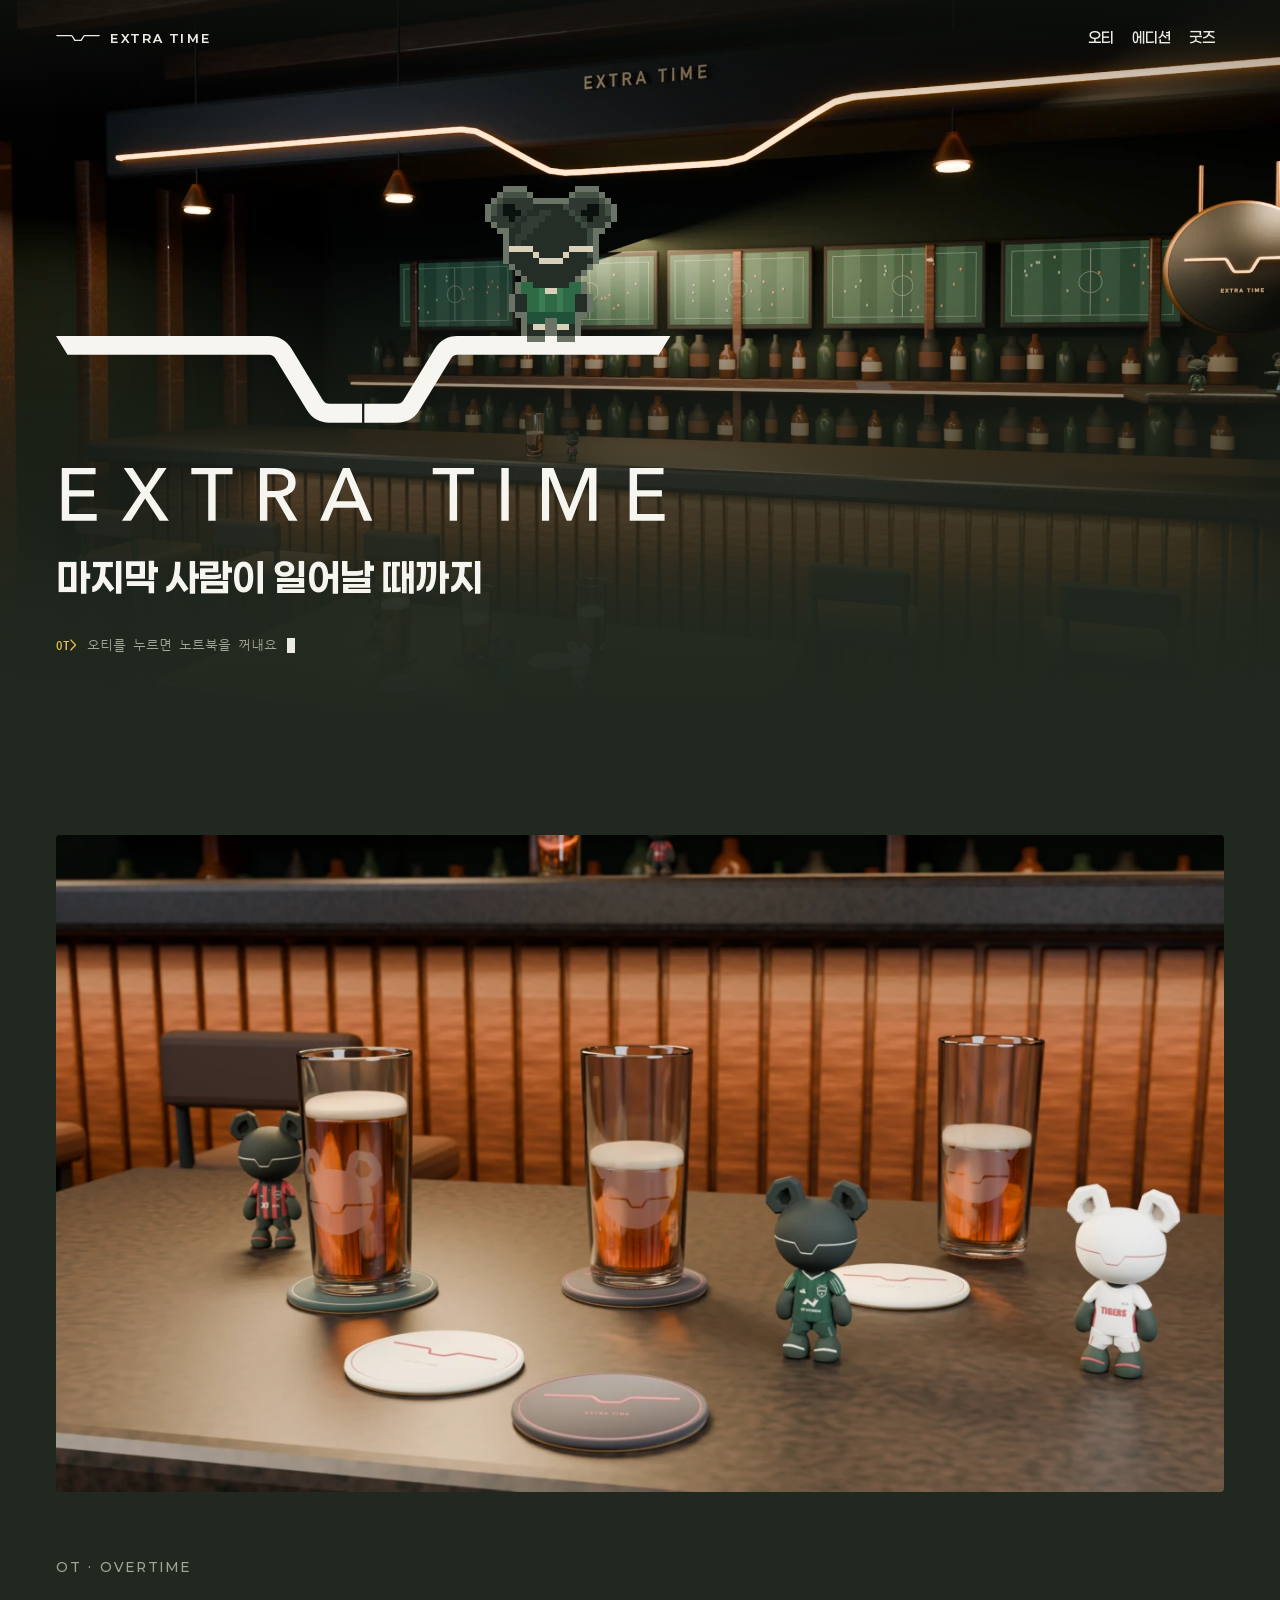
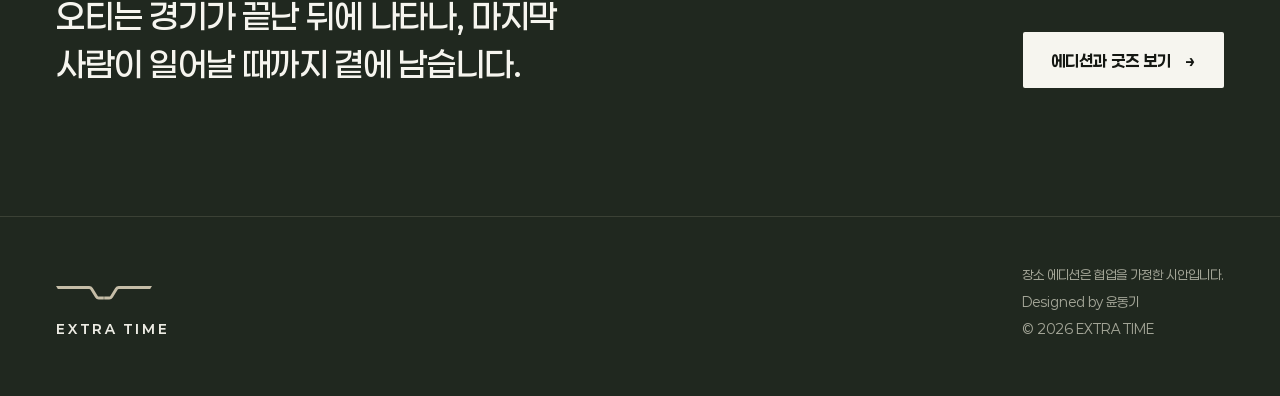
==== index.html @ c25d4c4d "EXTRA TIME 정적 사이트 첫 배포 홈, 오티, 에디션, 굿즈 네 페이지.  Co-Authored-By: Claude Opus 5.5 <noreply@anthropic.com" ====
<!doctype html>
<html lang="ko">
<head>
<meta charset="utf-8">
<meta name="viewport" content="width=device-width, initial-scale=1, viewport-fit=cover">
<title>EXTRA TIME · 오티 OT</title>
<meta name="description" content="경기와 공연이 끝난 뒤의 시간. 마지막 사람이 일어날 때까지 곁에 남는 캐릭터, 오티.">
<meta name="theme-color" content="#20281f">
<meta property="og:title" content="EXTRA TIME · 오티 OT">
<meta property="og:description" content="경기와 공연이 끝난 뒤의 시간. 마지막 사람이 일어날 때까지 곁에 남는 캐릭터, 오티.">
<meta property="og:image" content="assets/img/pub_bar-1280.webp">
<link rel="icon" href="assets/svg/et_symbol_small.svg" type="image/svg+xml">
<link rel="preload" href="assets/fonts/paperlogy-700.woff2" as="font" type="font/woff2" crossorigin>
<link rel="preload" as="image" href="assets/img/pub_bar-1920.webp" imagesrcset="assets/img/pub_bar-800.webp 800w, assets/img/pub_bar-1280.webp 1280w, assets/img/pub_bar-1920.webp 1920w" imagesizes="100vw" fetchpriority="high">
<link rel="preconnect" href="https://fonts.googleapis.com">
<link rel="preconnect" href="https://fonts.gstatic.com" crossorigin>
<link rel="stylesheet" href="https://fonts.googleapis.com/css2?family=Nanum+Gothic+Coding&amp;display=swap">
<link rel="stylesheet" href="css/style.css">
</head>
<body>
<a class="skip" href="#main">본문으로 건너뛰기</a>

<header class="bar">
  <div class="wrap bar__in">
    <a class="bar__mark" href="index.html" aria-label="EXTRA TIME 홈" aria-current="page">
      <svg viewBox="0 0 326.12 46" aria-hidden="true"><path fill="currentColor" d="M0 0L113.01 0A14 14 0 0 1 124.96 6.7L141.69 34.09A4 4 0 0 0 145.11 36L162.46 36L162.46 46L145.11 46A14 14 0 0 1 133.16 39.3L116.43 11.91A4 4 0 0 0 113.01 10L6.12 10ZM163.66 36L181.01 36A4 4 0 0 0 184.43 34.09L201.16 6.7A14 14 0 0 1 213.11 0L326.12 0L320 10L213.11 10A4 4 0 0 0 209.69 11.91L192.96 39.3A14 14 0 0 1 181.01 46L163.66 46Z"/></svg>
      <span>EXTRA TIME</span>
    </a>
    <nav aria-label="페이지">
      <div class="bar__nav">
        <a href="ot.html">오티</a>
        <a href="editions.html">에디션</a>
        <a href="goods.html">굿즈</a>
      </div>
    </nav>
  </div>
</header>

<main id="main">

  <section class="hero" aria-labelledby="hero-line">
    <img class="hero__photo" src="assets/img/pub_bar-1280.webp" srcset="assets/img/pub_bar-800.webp 800w, assets/img/pub_bar-1280.webp 1280w, assets/img/pub_bar-1920.webp 1920w" sizes="100vw" width="2400" height="1350" fetchpriority="high" alt="불이 낮게 켜진 EXTRA TIME 펍의 바. 천장에는 시그니처 라인 모양의 조명이 지나가고, 테이블에는 마시다 만 맥주잔이 남아 있다.">
    <div class="hero__shade" aria-hidden="true"></div>
    <div class="wrap hero__in">
      <div class="hero__brand enter">
        <button class="ot" id="ot" type="button" aria-pressed="false" aria-controls="log"
                aria-label="픽셀 오티. 누르면 노트북을 꺼내 오늘의 기록을 남깁니다.">
          <canvas width="32" height="34" aria-hidden="true"></canvas>
        </button>
        <svg class="hero__word" viewBox="0 0 326.12 98" role="img" aria-label="EXTRA TIME">
          <path fill="currentColor" d="M0 0L113.01 0A14 14 0 0 1 124.96 6.7L141.69 34.09A4 4 0 0 0 145.11 36L162.46 36L162.46 46L145.11 46A14 14 0 0 1 133.16 39.3L116.43 11.91A4 4 0 0 0 113.01 10L6.12 10ZM163.66 36L181.01 36A4 4 0 0 0 184.43 34.09L201.16 6.7A14 14 0 0 1 213.11 0L326.12 0L320 10L213.11 10A4 4 0 0 0 209.69 11.91L192.96 39.3A14 14 0 0 1 181.01 46L163.66 46Z"/>
          <path fill="currentColor" d="M6.97 94.52H21.6V98H3.06V70H21.01V73.44H6.97V81.82H20.18V85.19H6.97ZM47.47 80.44 54.11 70H58.7L49.76 83.25L59.93 98H54.98L47.31 86.21L39.8 98H34.97L44.98 83.17L35.96 70H40.75ZM84.73 98H80.81V73.44H71.83V70H93.7V73.44H84.73ZM112.17 98H108.26V70H117.24Q119.25 70 121.07 70.42Q122.89 70.83 124.26 71.74Q125.62 72.65 126.41 74.13Q127.2 75.62 127.2 77.75Q127.2 80.84 125.3 82.73Q123.41 84.63 120.4 85.15L128.23 98H123.48L116.37 85.54H112.17ZM112.17 82.26H116.68Q118.07 82.26 119.25 82.02Q120.44 81.79 121.33 81.25Q122.22 80.72 122.73 79.87Q123.25 79.02 123.25 77.75Q123.25 76.49 122.73 75.64Q122.22 74.79 121.37 74.27Q120.52 73.76 119.37 73.54Q118.23 73.32 116.96 73.32H112.17ZM144.53 98H140.18L152.32 70H155.88L167.9 98H163.47L160.62 91.12H147.33ZM148.72 87.68H159.2L153.98 74.55ZM212.87 98H208.95V73.44H199.98V70H221.85V73.44H212.87ZM240.32 98H236.4V70H240.32ZM272.43 91.51H272.51L280.78 70H286.87V98H282.95V74.59H282.87L273.58 98H271.09L261.83 74.59H261.75V98H257.96V70H264.05ZM308.42 94.52H323.06V98H304.51V70H322.46V73.44H308.42V81.82H321.63V85.19H308.42Z"/>
        </svg>
      </div>
      <h1 id="hero-line" class="hero__line enter">마지막 사람이 일어날 때까지</h1>
      <p class="log enter-2" id="log" aria-live="polite">
        <span class="log__pr" aria-hidden="true">OT&gt;</span><span class="log__text" id="logText">오티를 누르면 노트북을 꺼내요</span><span class="log__cursor" aria-hidden="true"></span>
      </p>
    </div>
  </section>

  <section class="table" aria-labelledby="table-line">
    <div class="wrap">
      <figure class="photo table__photo">
        <img src="assets/img/pub_last_table-1280.webp" srcset="assets/img/pub_last_table-800.webp 800w, assets/img/pub_last_table-1280.webp 1280w, assets/img/pub_last_table-1920.webp 1920w" sizes="(min-width: 1520px) 1392px, calc(100vw - 32px)" width="2340" height="1316" loading="lazy" decoding="async" alt="펍의 마지막 테이블. 반쯤 남은 맥주잔 세 개와 코스터 사이에 전북, 서울, 광주 유니폼을 입은 오티 세 명이 서 있다.">
      </figure>
      <div class="table__foot">
        <div class="table__copy">
          <p class="eyebrow">OT · OVERTIME</p>
          <h2 id="table-line" class="table__line">오티는 경기가 끝난 뒤에 나타나, 마지막 사람이 일어날 때까지 곁에 남습니다.</h2>
        </div>
        <a class="btn" href="editions.html">에디션과 굿즈 보기<span class="arr" aria-hidden="true">→</span></a>
      </div>
    </div>
  </section>

</main>

<footer class="foot">
  <div class="wrap foot__in">
    <div class="foot__brand">
      <svg viewBox="0 0 326.12 46" aria-hidden="true"><path fill="currentColor" d="M0 0L113.01 0A14 14 0 0 1 124.96 6.7L141.69 34.09A4 4 0 0 0 145.11 36L162.46 36L162.46 46L145.11 46A14 14 0 0 1 133.16 39.3L116.43 11.91A4 4 0 0 0 113.01 10L6.12 10ZM163.66 36L181.01 36A4 4 0 0 0 184.43 34.09L201.16 6.7A14 14 0 0 1 213.11 0L326.12 0L320 10L213.11 10A4 4 0 0 0 209.69 11.91L192.96 39.3A14 14 0 0 1 181.01 46L163.66 46Z"/></svg>
      <p>EXTRA TIME</p>
    </div>
    <div class="foot__meta">
      <p>장소 에디션은 협업을 가정한 시안입니다.</p>
      <p>Designed by 윤동기</p>
      <p>© 2026 EXTRA TIME</p>
    </div>
  </div>
</footer>
<script src="js/pixel-ot.js" defer></script>
</body>
</html>
---- css/style.css ----
/* EXTRA TIME · 오티 — 네 페이지 정적 사이트(홈, 오티, 에디션, 굿즈)
   디자인 캔버스(EXTRA TIME 브랜드 사이트) 시안을 그대로 옮겼다.
   색은 V3.1 원본과 발표 자료(웹사이트_제작_프롬프트.md 5절)를 따른다. */

@font-face{font-family:"Paperlogy";src:url("../assets/fonts/paperlogy-400.woff2") format("woff2");font-weight:400;font-display:swap}
@font-face{font-family:"Paperlogy";src:url("../assets/fonts/paperlogy-500.woff2") format("woff2");font-weight:500;font-display:swap}
@font-face{font-family:"Paperlogy";src:url("../assets/fonts/paperlogy-700.woff2") format("woff2");font-weight:700;font-display:swap}

:root{
  --pub:#20281f;
  --pub-deep:#161c15;
  --paper:#f6f5ef;
  --ink:#141712;
  --charcoal:#232c25;
  --ivory:#c5bda7;
  --signal:#e5be46;
  --muted:#6a6c62;

  /* 어두운 바탕 위 글자: paper를 그대로 쓰면 눈이 부셔서 아주 조금 낮춘다 */
  --on-pub:#ecebe3;
  --on-pub-muted:#a3a597;

  --sans:"Paperlogy", "Apple SD Gothic Neo", "Pretendard", system-ui, sans-serif;
  --mono:"Nanum Gothic Coding", ui-monospace, "SFMono-Regular", monospace;

  --gutter:clamp(16px, 4.4vw, 64px);
  --ease-out:cubic-bezier(.16,1,.3,1);
}

*,*::before,*::after{box-sizing:border-box}
html{-webkit-text-size-adjust:100%;text-size-adjust:100%}
body{margin:0;background:var(--pub);color:var(--on-pub);font-family:var(--sans);font-weight:400;
  font-size:17px;line-height:1.7;word-break:keep-all;overflow-wrap:break-word;
  -webkit-font-smoothing:antialiased;-moz-osx-font-smoothing:grayscale;overflow-x:clip}
img,svg,canvas{display:block;max-width:100%}
img{height:auto}
figure,p,h1,h2,h3,ol,ul{margin:0}
ol,ul{padding:0;list-style:none}
a{color:inherit}
button{font:inherit;color:inherit}
.nobr{white-space:nowrap}

.wrap{width:100%;max-width:1520px;margin-inline:auto;
  padding-inline:max(var(--gutter), env(safe-area-inset-left)) max(var(--gutter), env(safe-area-inset-right))}

.skip{position:fixed;left:var(--gutter);top:12px;z-index:100;padding:10px 16px;border-radius:4px;
  background:var(--paper);color:var(--ink);font-weight:500;text-decoration:none;transform:translateY(-200%)}
.skip:focus-visible{transform:none}
:focus-visible{outline:2px solid var(--signal);outline-offset:4px;border-radius:2px}

/* ---------- 머리 막대 ---------- */
.bar{position:absolute;inset:0 0 auto;z-index:10;padding-top:env(safe-area-inset-top)}
.bar__in{min-height:76px;display:flex;flex-wrap:nowrap;align-items:center;justify-content:space-between;gap:12px}
.bar__mark{flex:none;display:flex;align-items:center;gap:10px;min-height:44px;text-decoration:none;color:var(--on-pub)}
.bar__mark svg{width:44px;height:auto}
.bar__mark span{font-size:12px;font-weight:700;letter-spacing:.2em;white-space:nowrap}
.bar__nav{flex:none;display:flex}
.bar__nav a{position:relative;display:inline-flex;align-items:center;min-height:44px;padding:0 9px;
  font-size:15px;font-weight:500;white-space:nowrap;text-decoration:none;color:var(--on-pub)}
.bar__nav a:hover{color:var(--paper)}
.bar__nav a::after{content:"";position:absolute;left:9px;right:9px;bottom:9px;height:1px;background:currentColor;
  transform:scaleX(0);transform-origin:left;transition:transform .35s var(--ease-out)}
.bar__nav a:hover::after,.bar__nav a[aria-current="page"]::after{transform:scaleX(1)}
.bar__nav a[aria-current="page"]::after{background:var(--signal)}

/* ---------- 공통 조각 ---------- */
.sec{padding-block:clamp(72px, 8vw, 128px)}
.sec--dark{background:var(--pub);color:var(--on-pub)}
.sec--deep{background:var(--pub-deep);color:var(--on-pub)}
.sec--paper{background:var(--paper);color:var(--ink)}

.eyebrow{margin-bottom:16px;font-size:13px;font-weight:500;letter-spacing:.22em;color:var(--on-pub-muted)}
.sec--paper .eyebrow{color:var(--muted)}

.display{font-size:clamp(56px, 7.4vw, 120px);font-weight:700;line-height:1;letter-spacing:-.03em;color:var(--paper)}
.h2{font-size:clamp(32px, 3.6vw, 52px);font-weight:700;line-height:1.2;letter-spacing:-.02em}
.sec--dark .h2,.sec--deep .h2{color:var(--paper)}
.lead{font-size:clamp(17px, 1.4vw, 21px);line-height:1.7;color:var(--on-pub-muted);text-wrap:pretty}
.body-muted{font-size:17px;line-height:1.75;color:var(--muted);text-wrap:pretty}
.sec--dark .body-muted,.sec--deep .body-muted{color:var(--on-pub-muted)}

/* 제목과 문장이 양 끝에 놓이는 머리 줄 */
.split{display:flex;flex-wrap:wrap;align-items:flex-end;justify-content:space-between;gap:16px 64px}

.btn{flex:none;display:inline-flex;align-items:center;justify-content:center;gap:14px;min-height:56px;padding:0 28px;
  border-radius:2px;background:var(--paper);color:var(--ink);font-size:16px;font-weight:700;text-decoration:none;
  transition:background-color .2s ease,color .2s ease,transform .12s ease}
.btn:hover{background:var(--signal);color:var(--ink)}
.btn:active{transform:translateY(1px)}
.btn .arr{display:inline-block;transition:transform .25s var(--ease-out)}
.btn:hover .arr{transform:translateX(4px)}

.photo{overflow:hidden;border-radius:4px;background:#171d16}
.photo img{width:100%;height:100%;object-fit:cover;transition:transform 1.2s var(--ease-out)}
.photo:hover img{transform:scale(1.02)}

.chip{min-height:44px;padding:0 18px;border-radius:999px;border:1px solid rgba(20,23,18,.28);background:transparent;
  font-size:14px;font-weight:700;letter-spacing:.06em;cursor:pointer;
  transition:background-color .2s ease,color .2s ease,border-color .2s ease}
.chip:hover{border-color:currentColor}

/* 페이지 끝, 다음 페이지로 넘기는 줄 */
.next{padding-block:clamp(72px, 9vw, 128px)}
.next__in{display:flex;flex-wrap:wrap;align-items:flex-end;justify-content:space-between;gap:32px 48px}
.next__line{flex:1 1 520px;font-size:clamp(26px, 2.8vw, 40px);font-weight:500;line-height:1.45;color:var(--paper);text-wrap:pretty}

/* 첫 화면 등장: 한 번만 */
.enter{animation:enter 1.1s var(--ease-out) .15s both}
.enter-2{animation:enter 1.1s var(--ease-out) .5s both}
@keyframes enter{from{opacity:0;transform:translateY(14px)}to{opacity:1;transform:none}}

/* 페이지 머리(에디션, 굿즈) */
.page-head{padding:168px 0 clamp(64px, 7vw, 104px)}
.page-head__in{display:flex;flex-wrap:wrap;align-items:flex-end;justify-content:space-between;gap:24px 64px}
.page-head .eyebrow{margin-bottom:20px}
.page-head .lead{flex:0 1 460px}

/* ---------- 홈 ---------- */
.hero{position:relative;isolation:isolate;overflow:hidden;width:100%;aspect-ratio:16 / 9;min-height:680px;max-height:1080px;
  display:flex;align-items:flex-end;background:var(--pub)}
.hero__photo{position:absolute;inset:0;width:100%;height:100%;object-fit:cover;object-position:46% 38%;z-index:-2}
.hero__shade{position:absolute;inset:0;z-index:-1;pointer-events:none;
  background:
    linear-gradient(180deg, rgba(20,24,19,.6) 0%, rgba(20,24,19,0) 16%),
    linear-gradient(180deg, rgba(32,40,31,0) 34%, rgba(32,40,31,.6) 60%, rgba(32,40,31,.94) 84%, var(--pub) 100%)}
.hero__in{display:flex;flex-direction:column;gap:clamp(20px, 2.6vw, 32px);
  padding-top:140px;padding-bottom:clamp(32px, 5vw, 64px)}
.hero__brand{position:relative;width:clamp(280px, 48vw, 720px)}
.hero__word{width:100%;height:auto;color:var(--paper);overflow:visible}
.hero__line{font-size:clamp(24px, 3vw, 44px);font-weight:700;line-height:1.3;letter-spacing:-.01em;color:var(--paper)}

/* 픽셀 오티: 시그니처 라인의 오른쪽 평평한 구간(로고 폭의 80.5%)에 걸터앉는다.
   캔버스 32×34칸. 크기는 정수 배율로 JS가 정한다. */
.ot{position:absolute;z-index:2;left:80.5%;bottom:100%;
  width:var(--ot-w, 192px);height:var(--ot-h, 204px);
  translate:-50% calc(var(--ot-h, 204px) * 2 / 34);
  padding:0;border:0;background:none;cursor:pointer;border-radius:8px;-webkit-tap-highlight-color:transparent;
  transition:filter .2s ease}
.ot canvas{width:100%;height:100%;image-rendering:pixelated;image-rendering:crisp-edges}
.ot:hover{filter:brightness(1.15)}

.log{display:flex;align-items:baseline;gap:10px;min-height:1.6em;
  font-family:var(--mono);font-size:clamp(13px, 1.05vw, 15px);line-height:1.6;overflow-wrap:anywhere}
.log__pr{flex:none;color:var(--signal);font-weight:700}
.log__text{color:var(--on-pub-muted);transition:color .3s ease}
.log.is-live .log__text{color:var(--on-pub)}
.log__cursor{flex:none;align-self:center;width:.55em;height:1.1em;background:var(--on-pub);animation:blink 1s steps(1) infinite}
@keyframes blink{50%{opacity:0}}

.table{padding:clamp(72px, 9vw, 140px) 0 clamp(80px, 10vw, 150px)}
.table__photo{aspect-ratio:2340 / 1316}
.table__photo img{object-position:50% 60%}
.table__foot{margin-top:clamp(40px, 5vw, 72px);display:flex;flex-wrap:wrap;align-items:flex-end;justify-content:space-between;gap:32px 48px}
.table__copy{flex:1 1 520px;max-width:820px}
.table__copy .eyebrow{margin-bottom:14px}
.table__line{font-size:clamp(24px, 2.6vw, 38px);font-weight:500;line-height:1.45;letter-spacing:-.01em;color:var(--paper);text-wrap:balance}

/* ---------- 오티 ---------- */
.ot-head{padding:140px 0 clamp(72px, 9vw, 128px)}
.ot-head__in{display:flex;flex-wrap:wrap;align-items:flex-end;gap:clamp(40px, 5vw, 80px)}
.ot-head__copy{flex:1 1 420px;min-width:0;padding-bottom:clamp(0px, 3vw, 48px)}
.ot-head__copy .eyebrow{margin-bottom:20px}
.ot-head__name{font-size:clamp(64px, 9vw, 148px);font-weight:700;line-height:1;letter-spacing:-.03em;color:var(--paper)}
.ot-head__name span{color:var(--ivory)}
.ot-head__en{margin-top:clamp(24px, 3vw, 40px);font-size:clamp(17px, 1.4vw, 21px);font-weight:500;letter-spacing:.04em}
.ot-head__ko{margin-top:8px;font-size:clamp(17px, 1.4vw, 21px);color:var(--on-pub-muted)}
.ot-head__photo{flex:1 1 400px;max-width:500px;aspect-ratio:1392 / 1740}

.turn__in{display:flex;flex-wrap:wrap;align-items:center;gap:clamp(40px, 5vw, 96px)}
.turn__viewer{flex:1 1 520px;min-width:0;display:flex;flex-direction:column;align-items:center;gap:20px}
.turn__stage{position:relative;width:100%;max-width:520px;aspect-ratio:1072 / 1228;cursor:grab;touch-action:pan-y;
  user-select:none;-webkit-user-select:none;border-radius:4px;
  /* 렌더의 바닥 그림자가 사진 가장자리에서 칼같이 끊기지 않게 양옆을 흐린다 */
  -webkit-mask-image:linear-gradient(90deg, transparent 0, #000 14%, #000 86%, transparent 100%);
  mask-image:linear-gradient(90deg, transparent 0, #000 14%, #000 86%, transparent 100%)}
.turn__stage.is-drag{cursor:grabbing}
.turn__stage img{position:absolute;inset:0;width:100%;height:100%;object-fit:contain;pointer-events:none;opacity:0}
.turn__stage img.is-on{opacity:1}
.turn__range{width:100%;max-width:420px;display:flex;align-items:center;gap:16px;font-size:13px;color:var(--muted)}
.turn__range label{flex:none;font-weight:500;letter-spacing:.12em}
.turn__range input{flex:1;min-width:0;height:44px;accent-color:var(--charcoal);cursor:pointer}
.turn__range output{flex:none;width:44px;text-align:right;font-variant-numeric:tabular-nums}
.turn__copy{flex:1 1 400px;min-width:0;max-width:560px}
.turn__hint{margin-top:16px;font-size:16px;color:var(--muted)}
.traits{margin-top:clamp(32px, 4vw, 48px);border-top:1px solid rgba(20,23,18,.14)}
.traits li{border-bottom:1px solid rgba(20,23,18,.14)}
.trait{width:100%;display:flex;gap:20px;align-items:baseline;padding:20px 0;min-height:44px;border:0;
  border-left:2px solid transparent;background:none;text-align:left;cursor:pointer;color:var(--ink);
  transition:border-color .2s ease,padding .25s var(--ease-out)}
.trait:hover{border-left-color:currentColor;padding-left:14px}
.trait[aria-pressed="true"]{border-left-color:var(--charcoal);padding-left:14px}
.trait__num{flex:none;width:28px;font-size:13px;font-weight:700;font-variant-numeric:tabular-nums;color:var(--muted)}
.trait[aria-pressed="true"] .trait__num{color:var(--charcoal)}
.trait__txt{display:flex;flex-direction:column;gap:4px}
.trait__title{font-size:clamp(18px, 1.5vw, 21px);font-weight:700;line-height:1.4}
.trait__body{font-size:16px;line-height:1.6;color:var(--muted)}

/* ---------- 에디션 ---------- */
.basic__in{display:flex;flex-wrap:wrap;align-items:center;gap:clamp(32px, 5vw, 96px)}
.basic__copy{flex:1 1 360px;min-width:0;max-width:520px}
.basic__copy .body-muted{margin-top:20px;line-height:1.7}
.tabs{margin-top:clamp(32px, 4vw, 48px);display:flex;flex-wrap:wrap;gap:8px}
.tabs .chip{min-height:48px;padding:0 24px;font-size:15px;letter-spacing:.08em;color:var(--ink)}
.tabs .chip[aria-selected="true"]{background:var(--charcoal);border-color:var(--charcoal);color:var(--paper)}
.basic__note{margin-top:24px;font-size:15px;color:var(--muted)}
.basic__fig{flex:1 1 520px;min-width:0;display:flex;justify-content:center}
.basic__fig img{width:100%;max-width:640px;aspect-ratio:1072 / 1228;object-fit:contain;
  /* 스튜디오 바탕이 paper와 미세하게 달라서 사진 경계가 보인다. 아래와 양옆을 흐린다 */
  -webkit-mask-image:linear-gradient(180deg, #000 80%, transparent 100%), linear-gradient(90deg, transparent 0, #000 12%, #000 88%, transparent 100%);
  -webkit-mask-composite:source-in;
  mask-image:linear-gradient(180deg, #000 80%, transparent 100%), linear-gradient(90deg, transparent 0, #000 12%, #000 88%, transparent 100%);
  mask-composite:intersect}

.place .split{margin-bottom:clamp(36px, 4vw, 56px)}
.place__tag{font-size:clamp(18px, 1.6vw, 24px);font-weight:500}
.place__list{display:flex;flex-direction:column;gap:clamp(16px, 2vw, 28px)}
.place-card{position:relative;isolation:isolate;overflow:hidden;border-radius:4px;aspect-ratio:16 / 9;min-height:420px;background:#111}
.place-card>img{position:absolute;inset:0;width:100%;height:100%;object-fit:cover;z-index:-2;transition:transform 1.2s var(--ease-out)}
.place-card:hover>img{transform:scale(1.02)}
.place-card__shade{position:absolute;inset:0;z-index:-1;
  background:linear-gradient(90deg, rgba(10,12,10,.8) 0%, rgba(10,12,10,.42) 32%, rgba(10,12,10,0) 52%),
             linear-gradient(180deg, rgba(10,12,10,0) 50%, rgba(10,12,10,.62) 100%)}
.place-card__badge{position:absolute;top:clamp(16px, 2vw, 28px);right:clamp(16px, 2vw, 28px);padding:7px 14px;
  border:1px solid rgba(246,245,239,.5);border-radius:999px;background:rgba(20,24,19,.35);
  font-size:13px;font-weight:500;letter-spacing:.06em;color:var(--paper)}
.place-card__copy{position:absolute;left:clamp(20px, 3vw, 48px);right:clamp(20px, 3vw, 48px);bottom:clamp(20px, 3vw, 44px);
}
.place-card__name{font-size:clamp(40px, 5.4vw, 88px);font-weight:700;line-height:1;letter-spacing:.02em;color:var(--paper);white-space:nowrap}
.place-card__copy p{max-width:max(36%, 300px);margin-top:12px;font-size:clamp(15px, 1.2vw, 18px);line-height:1.6;text-wrap:pretty}
.place__foot{margin-top:clamp(28px, 3vw, 40px);font-size:15px;color:var(--on-pub-muted)}

.wear__img{width:100%;margin-top:clamp(24px, 3vw, 40px);aspect-ratio:1920 / 1024;object-fit:cover}
.wear__names{display:grid;grid-template-columns:repeat(2, minmax(0, 1fr));gap:24px;margin-top:8px;text-align:center}
.wear__names b{display:block;font-size:clamp(20px, 2vw, 28px);font-weight:700;letter-spacing:.08em}
.wear__names span{display:block;margin-top:6px;font-size:15px;color:var(--muted)}

/* ---------- 굿즈 ---------- */
.set{padding:clamp(48px, 6vw, 96px) 0 1px}
/* 두 밝은 섹션 사이 소수점 경계에서 어두운 바탕이 1px 비치지 않게 겹친다 */
.set + .glass{margin-top:-1px}
.set img{width:100%;aspect-ratio:1920 / 1234;object-fit:cover;border-radius:4px}

.duo{display:flex;flex-wrap:wrap;align-items:center;gap:clamp(32px, 5vw, 96px)}
.duo__copy{flex:1 1 360px;min-width:0;max-width:520px}
.glass__photo{flex:1 1 520px;min-width:0;aspect-ratio:4 / 3;background:#d9d9d6}
.glass__title{font-size:clamp(30px, 3.2vw, 46px);font-weight:700;line-height:1.3;letter-spacing:-.02em;text-wrap:pretty}
.glass .body-muted{margin-top:24px}

.coaster .duo{gap:clamp(40px, 6vw, 112px)}
.coaster .body-muted{margin-top:20px}
.chips{margin-top:clamp(28px, 3vw, 40px);display:flex;flex-wrap:wrap;gap:8px}
.chips .chip{border-color:rgba(236,235,227,.32);color:var(--on-pub)}
.chips .chip[aria-pressed="true"]{background:var(--paper);border-color:var(--paper);color:var(--ink)}
.coaster__view{flex:1 1 420px;min-width:0;display:flex;flex-direction:column;align-items:center;gap:20px}
.flip{position:relative;width:min(100%, 460px);aspect-ratio:1 / 1;padding:0;border:0;border-radius:50%;background:none;cursor:pointer;perspective:1400px}
.flip__card{position:absolute;inset:0;display:block;transform-style:preserve-3d;transition:transform .7s cubic-bezier(.65,0,.35,1)}
.flip[aria-pressed="true"] .flip__card{transform:rotateY(180deg)}
.flip img{position:absolute;inset:0;width:100%;height:100%;border-radius:50%;
  backface-visibility:hidden;-webkit-backface-visibility:hidden;box-shadow:0 24px 60px rgba(0,0,0,.35)}
.flip .flip__back{transform:rotateY(180deg)}
.coaster__hint{font-size:14px;color:var(--on-pub-muted)}

.last .duo{gap:clamp(32px, 6vw, 112px)}
.last__photo{flex:1 1 420px;max-width:620px;min-width:0;aspect-ratio:1440 / 1680;background:#111}
.last__copy{flex:1 1 360px;min-width:0}
.last__title{font-size:clamp(56px, 8vw, 132px);font-weight:700;line-height:.95;letter-spacing:.01em;color:var(--paper)}
.last .lead{margin-top:clamp(24px, 3vw, 36px)}
.last .btn{margin-top:clamp(28px, 3vw, 40px)}

/* ---------- 푸터 ---------- */
.foot{border-top:1px solid rgba(197,189,167,.16);background:var(--pub)}
.foot__in{padding-top:48px;padding-bottom:max(56px, env(safe-area-inset-bottom));display:flex;flex-wrap:wrap;
  align-items:flex-end;justify-content:space-between;gap:28px 48px}
.foot__brand{display:flex;flex-direction:column;gap:18px}
.foot__brand svg{width:96px;height:auto;color:var(--ivory)}
.foot__brand p{font-size:13px;font-weight:700;letter-spacing:.24em}
.foot__meta{display:flex;flex-direction:column;gap:6px;font-size:13px;line-height:1.6;color:var(--on-pub-muted)}

/* ---------- 휴대폰 ---------- */
@media (max-width: 700px){
  /* 장소 에디션: 글이 피규어를 가리지 않게 사진 아래로 내린다 */
  .place-card{aspect-ratio:auto;min-height:0;background:transparent;overflow:visible}
  .place-card>img{position:relative;inset:auto;height:auto;aspect-ratio:4 / 3;border-radius:4px;z-index:0}
  .place-card:hover>img{transform:none}
  .place-card__shade{display:none}
  .place-card__copy{position:static;max-width:none;padding:20px 0 12px}
  .place-card__copy p{max-width:none}
}
@media (max-width: 560px){
  /* 코스터 버튼은 한 줄에 두고 옆으로 밀어서 본다 */
  .chips{flex-wrap:nowrap;overflow-x:auto;scrollbar-width:none;-webkit-overflow-scrolling:touch;
    margin-inline:calc(-1 * var(--gutter));padding-inline:var(--gutter);scroll-padding-inline:var(--gutter)}
  .chips::-webkit-scrollbar{display:none}
  .chips .chip{flex:none}
}

@media (prefers-reduced-motion: reduce){
  .enter,.enter-2,.log__cursor{animation:none}
  .photo img,.place-card>img,.btn,.btn .arr,.bar__nav a::after,.flip__card,.chip,.trait,.ot{transition:none}
  .photo:hover img,.place-card:hover>img{transform:none}
}

.sr-only{position:absolute;width:1px;height:1px;padding:0;margin:-1px;overflow:hidden;clip:rect(0 0 0 0);white-space:nowrap;border:0}
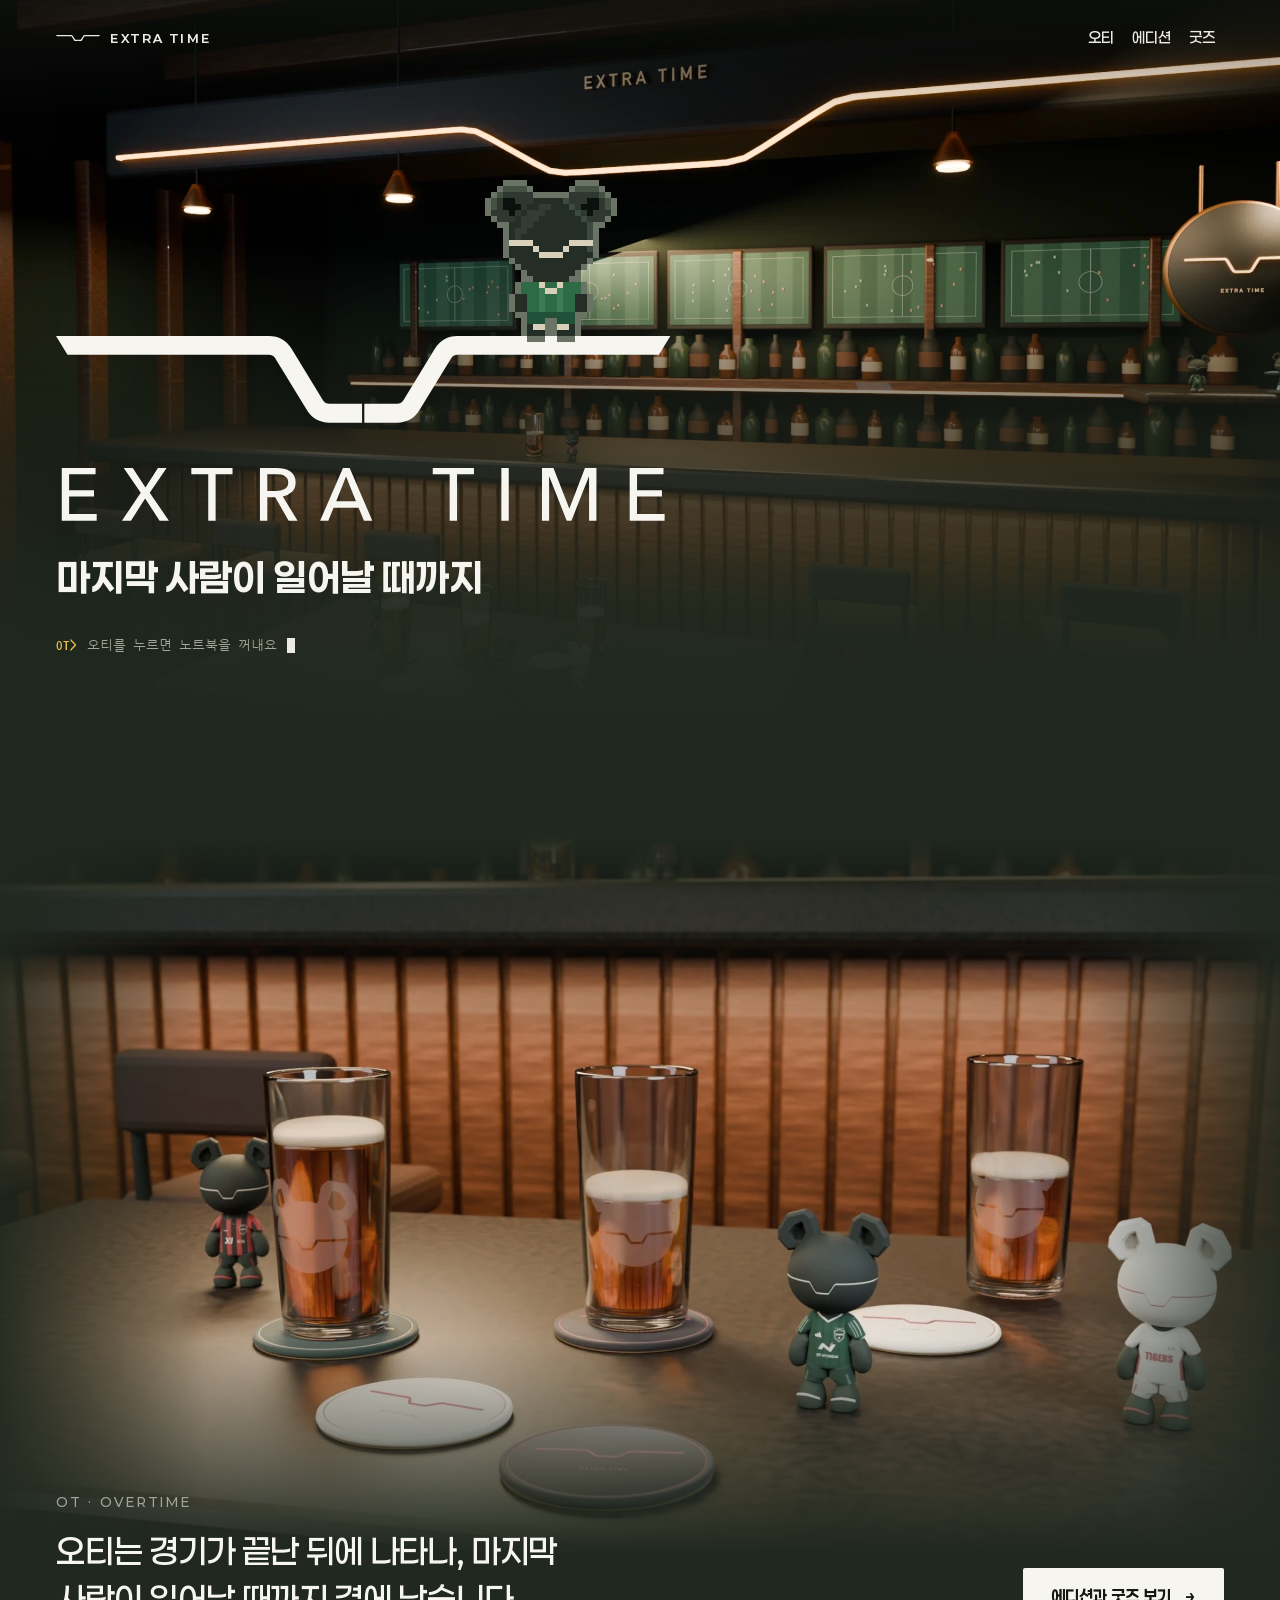
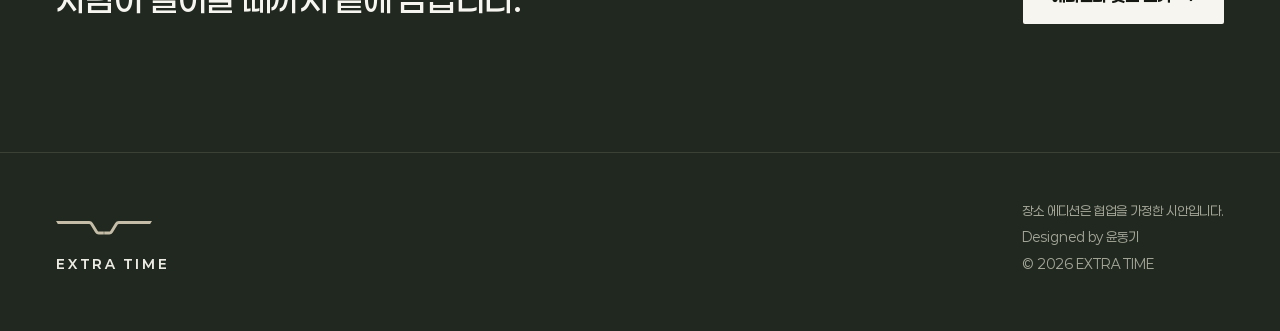
==== commit 73238f0a: "렌더를 사이트에 녹이고 스크롤 연출 추가 - 캐릭터·굿즈 컷을 투명 배경으로, 펍·장소 사진은 화면 끝까지 - 장소 에디션 깊이, 맥주잔 빛 지나가기, 굿즈 끝 불 끄기(LAST " ====
--- a/index.html
+++ b/index.html
@@ -61,8 +61,8 @@
 
   <section class="table" aria-labelledby="table-line">
     <div class="wrap">
-      <figure class="photo table__photo">
-        <img src="assets/img/pub_last_table-1280.webp" srcset="assets/img/pub_last_table-800.webp 800w, assets/img/pub_last_table-1280.webp 1280w, assets/img/pub_last_table-1920.webp 1920w" sizes="(min-width: 1520px) 1392px, calc(100vw - 32px)" width="2340" height="1316" loading="lazy" decoding="async" alt="펍의 마지막 테이블. 반쯤 남은 맥주잔 세 개와 코스터 사이에 전북, 서울, 광주 유니폼을 입은 오티 세 명이 서 있다.">
+      <figure class="bleed table__photo">
+        <img src="assets/img/pub_last_table-1280.webp" srcset="assets/img/pub_last_table-800.webp 800w, assets/img/pub_last_table-1280.webp 1280w, assets/img/pub_last_table-1920.webp 1920w" sizes="100vw" width="2340" height="1316" loading="lazy" decoding="async" alt="펍의 마지막 테이블. 반쯤 남은 맥주잔 세 개와 코스터 사이에 전북, 서울, 광주 유니폼을 입은 오티 세 명이 서 있다.">
       </figure>
       <div class="table__foot">
         <div class="table__copy">
--- a/css/style.css
+++ b/css/style.css
@@ -99,6 +99,15 @@
   transition:background-color .2s ease,color .2s ease,border-color .2s ease}
 .chip:hover{border-color:currentColor}
 
+/* 화면 끝까지 까는 렌더. 상자 대신 가장자리를 바탕색으로 녹여서 사진이 페이지에 얹히지 않고 놓이게 한다.
+   색은 채도를 조금 낮춰 짙은 초록·아이보리 두 색 세계에 맞춘다. */
+.bleed{position:relative;width:100vw;margin-inline:calc(50% - 50vw);overflow:hidden;background:var(--pub)}
+.bleed img{width:100%;height:100%;object-fit:cover;filter:saturate(.84) brightness(.95)}
+.bleed::after{content:"";position:absolute;inset:0;pointer-events:none;
+  background:
+    linear-gradient(180deg, var(--pub) 0%, rgba(32,40,31,0) 20%, rgba(32,40,31,0) 70%, var(--pub) 100%),
+    linear-gradient(90deg, rgba(32,40,31,.9) 0%, rgba(32,40,31,0) 16%, rgba(32,40,31,0) 84%, rgba(32,40,31,.9) 100%)}
+
 /* 페이지 끝, 다음 페이지로 넘기는 줄 */
 .next{padding-block:clamp(72px, 9vw, 128px)}
 .next__in{display:flex;flex-wrap:wrap;align-items:flex-end;justify-content:space-between;gap:32px 48px}
@@ -148,9 +157,9 @@
 @keyframes blink{50%{opacity:0}}
 
 .table{padding:clamp(72px, 9vw, 140px) 0 clamp(80px, 10vw, 150px)}
-.table__photo{aspect-ratio:2340 / 1316}
+.table__photo{aspect-ratio:2340 / 1316;max-height:92vh}
 .table__photo img{object-position:50% 60%}
-.table__foot{margin-top:clamp(40px, 5vw, 72px);display:flex;flex-wrap:wrap;align-items:flex-end;justify-content:space-between;gap:32px 48px}
+.table__foot{position:relative;margin-top:clamp(-96px, -5vw, -24px);display:flex;flex-wrap:wrap;align-items:flex-end;justify-content:space-between;gap:32px 48px}
 .table__copy{flex:1 1 520px;max-width:820px}
 .table__copy .eyebrow{margin-bottom:14px}
 .table__line{font-size:clamp(24px, 2.6vw, 38px);font-weight:500;line-height:1.45;letter-spacing:-.01em;color:var(--paper);text-wrap:balance}
@@ -164,7 +173,12 @@
 .ot-head__name span{color:var(--ivory)}
 .ot-head__en{margin-top:clamp(24px, 3vw, 40px);font-size:clamp(17px, 1.4vw, 21px);font-weight:500;letter-spacing:.04em}
 .ot-head__ko{margin-top:8px;font-size:clamp(17px, 1.4vw, 21px);color:var(--on-pub-muted)}
-.ot-head__photo{flex:1 1 400px;max-width:500px;aspect-ratio:1392 / 1740}
+.ot-head__photo{position:relative;flex:1 1 400px;max-width:540px;aspect-ratio:1440 / 1800}
+.ot-head__photo img{width:100%;height:100%;object-fit:cover;filter:saturate(.84) brightness(.96)}
+.ot-head__photo::after{content:"";position:absolute;inset:0;pointer-events:none;
+  background:
+    linear-gradient(90deg, var(--pub) 0%, rgba(32,40,31,0) 26%, rgba(32,40,31,0) 80%, var(--pub) 100%),
+    linear-gradient(0deg, var(--pub) 0%, rgba(32,40,31,0) 24%, rgba(32,40,31,0) 80%, var(--pub) 100%)}
 
 .turn__in{display:flex;flex-wrap:wrap;align-items:center;gap:clamp(40px, 5vw, 96px)}
 .turn__viewer{flex:1 1 520px;min-width:0;display:flex;flex-direction:column;align-items:center;gap:20px}
@@ -205,67 +219,112 @@
 .basic__note{margin-top:24px;font-size:15px;color:var(--muted)}
 .basic__fig{flex:1 1 520px;min-width:0;display:flex;justify-content:center}
 .basic__fig img{width:100%;max-width:640px;aspect-ratio:1072 / 1228;object-fit:contain;
-  /* 스튜디오 바탕이 paper와 미세하게 달라서 사진 경계가 보인다. 아래와 양옆을 흐린다 */
-  -webkit-mask-image:linear-gradient(180deg, #000 80%, transparent 100%), linear-gradient(90deg, transparent 0, #000 12%, #000 88%, transparent 100%);
-  -webkit-mask-composite:source-in;
-  mask-image:linear-gradient(180deg, #000 80%, transparent 100%), linear-gradient(90deg, transparent 0, #000 12%, #000 88%, transparent 100%);
-  mask-composite:intersect}
+}
 
 .place .split{margin-bottom:clamp(36px, 4vw, 56px)}
 .place__tag{font-size:clamp(18px, 1.6vw, 24px);font-weight:500}
-.place__list{display:flex;flex-direction:column;gap:clamp(16px, 2vw, 28px)}
-.place-card{position:relative;isolation:isolate;overflow:hidden;border-radius:4px;aspect-ratio:16 / 9;min-height:420px;background:#111}
-.place-card>img{position:absolute;inset:0;width:100%;height:100%;object-fit:cover;z-index:-2;transition:transform 1.2s var(--ease-out)}
-.place-card:hover>img{transform:scale(1.02)}
-.place-card__shade{position:absolute;inset:0;z-index:-1;
-  background:linear-gradient(90deg, rgba(10,12,10,.8) 0%, rgba(10,12,10,.42) 32%, rgba(10,12,10,0) 52%),
-             linear-gradient(180deg, rgba(10,12,10,0) 50%, rgba(10,12,10,.62) 100%)}
-.place-card__badge{position:absolute;top:clamp(16px, 2vw, 28px);right:clamp(16px, 2vw, 28px);padding:7px 14px;
+.place__list{display:flex;flex-direction:column}
+.place-card{--edge:max(var(--gutter), calc((100vw - 1520px) / 2 + var(--gutter)));
+  position:relative;isolation:isolate;overflow:hidden;width:100vw;margin-inline:calc(50% - 50vw);
+  aspect-ratio:16 / 9;min-height:420px;max-height:94vh;background:var(--pub)}
+.place-card>img{position:absolute;inset:0;width:100%;height:100%;object-fit:cover;z-index:-3;
+  filter:saturate(.82) brightness(.94);transform-origin:50% 75%;
+  transform:translate3d(0, var(--ty, 0px), 0) scale(var(--sc, 1.06))}
+/* 스크롤하면 배경과 오티가 서로 다른 속도로 움직여 깊이가 생긴다(main.js). 오티 판은 바닥 그림자 가장자리를 흐린다 */
+.place-card__bg{--ty:var(--bg-y, 0px)}
+.place-card__fig{--ty:var(--fig-y, 0px);z-index:-2 !important;
+  -webkit-mask-image:radial-gradient(ellipse 30% 62% at 50% 58%, #000 62%, transparent 100%);
+  mask-image:radial-gradient(ellipse 30% 62% at 50% 58%, #000 62%, transparent 100%)}
+.place-card__shade{position:absolute;inset:-2px 0;z-index:-1;
+  background:
+    linear-gradient(180deg, var(--pub) 0%, rgba(32,40,31,0) 16%, rgba(32,40,31,0) 62%, var(--pub) 100%),
+    linear-gradient(90deg, rgba(20,26,19,.86) 0%, rgba(20,26,19,.4) 30%, rgba(20,26,19,0) 50%)}
+.place-card__badge{position:absolute;top:clamp(56px, 7vw, 104px);right:var(--edge);padding:7px 14px;
   border:1px solid rgba(246,245,239,.5);border-radius:999px;background:rgba(20,24,19,.35);
   font-size:13px;font-weight:500;letter-spacing:.06em;color:var(--paper)}
-.place-card__copy{position:absolute;left:clamp(20px, 3vw, 48px);right:clamp(20px, 3vw, 48px);bottom:clamp(20px, 3vw, 44px);
+.place-card__copy{position:absolute;left:var(--edge);right:var(--edge);bottom:clamp(48px, 7vw, 112px);
 }
 .place-card__name{font-size:clamp(40px, 5.4vw, 88px);font-weight:700;line-height:1;letter-spacing:.02em;color:var(--paper);white-space:nowrap}
 .place-card__copy p{max-width:max(36%, 300px);margin-top:12px;font-size:clamp(15px, 1.2vw, 18px);line-height:1.6;text-wrap:pretty}
 .place__foot{margin-top:clamp(28px, 3vw, 40px);font-size:15px;color:var(--on-pub-muted)}
 
-.wear__img{width:100%;margin-top:clamp(24px, 3vw, 40px);aspect-ratio:1920 / 1024;object-fit:cover}
+.wear__img{width:100%;margin-top:clamp(8px, 2vw, 24px);aspect-ratio:2250 / 1200;object-fit:contain}
 .wear__names{display:grid;grid-template-columns:repeat(2, minmax(0, 1fr));gap:24px;margin-top:8px;text-align:center}
 .wear__names b{display:block;font-size:clamp(20px, 2vw, 28px);font-weight:700;letter-spacing:.08em}
 .wear__names span{display:block;margin-top:6px;font-size:15px;color:var(--muted)}
 
 /* ---------- 굿즈 ---------- */
-.set{padding:clamp(48px, 6vw, 96px) 0 1px}
-/* 두 밝은 섹션 사이 소수점 경계에서 어두운 바탕이 1px 비치지 않게 겹친다 */
-.set + .glass{margin-top:-1px}
-.set img{width:100%;aspect-ratio:1920 / 1234;object-fit:cover;border-radius:4px}
+.set{padding:clamp(24px, 3vw, 48px) 0 clamp(48px, 6vw, 96px)}
+.set img{width:100%;aspect-ratio:2304 / 1480;object-fit:contain}
+/* 투명 컷이라도 바닥 그림자가 렌더 가장자리에서 끊긴다. 가장자리만 흐린다 */
+.set img,.basic__fig img,.wear__img{
+  -webkit-mask-image:linear-gradient(90deg, transparent 0, #000 9%, #000 91%, transparent 100%), linear-gradient(0deg, transparent 0, #000 12%, #000 100%);
+  -webkit-mask-composite:source-in;
+  mask-image:linear-gradient(90deg, transparent 0, #000 9%, #000 91%, transparent 100%), linear-gradient(0deg, transparent 0, #000 12%, #000 100%);
+  mask-composite:intersect}
 
 .duo{display:flex;flex-wrap:wrap;align-items:center;gap:clamp(32px, 5vw, 96px)}
 .duo__copy{flex:1 1 360px;min-width:0;max-width:520px}
-.glass__photo{flex:1 1 520px;min-width:0;aspect-ratio:4 / 3;background:#d9d9d6}
+.glass__photo{position:relative;flex:1 1 520px;min-width:0;aspect-ratio:2048 / 1536;
+  -webkit-mask-image:linear-gradient(90deg, transparent 0, #000 9%, #000 91%, transparent 100%), linear-gradient(0deg, transparent 0, #000 12%, #000 100%);
+  -webkit-mask-composite:source-in;
+  mask-image:linear-gradient(90deg, transparent 0, #000 9%, #000 91%, transparent 100%), linear-gradient(0deg, transparent 0, #000 12%, #000 100%);
+  mask-composite:intersect}
+.glass__photo img{position:absolute;inset:0;width:100%;height:100%;object-fit:contain}
+.glass__lit{--edge:calc(var(--sweep, 1) * 140% - 30%);
+  -webkit-mask-image:linear-gradient(100deg, #000 calc(var(--edge) - 12%), transparent calc(var(--edge) + 12%));
+  mask-image:linear-gradient(100deg, #000 calc(var(--edge) - 12%), transparent calc(var(--edge) + 12%))}
+
+.sec--dark .glass__title{color:var(--paper)}
 .glass__title{font-size:clamp(30px, 3.2vw, 46px);font-weight:700;line-height:1.3;letter-spacing:-.02em;text-wrap:pretty}
 .glass .body-muted{margin-top:24px}
 
 .coaster .duo{gap:clamp(40px, 6vw, 112px)}
 .coaster .body-muted{margin-top:20px}
 .chips{margin-top:clamp(28px, 3vw, 40px);display:flex;flex-wrap:wrap;gap:8px}
-.chips .chip{border-color:rgba(236,235,227,.32);color:var(--on-pub)}
-.chips .chip[aria-pressed="true"]{background:var(--paper);border-color:var(--paper);color:var(--ink)}
+.chips .chip{color:var(--ink)}
+.chips .chip[aria-pressed="true"]{background:var(--charcoal);border-color:var(--charcoal);color:var(--paper)}
 .coaster__view{flex:1 1 420px;min-width:0;display:flex;flex-direction:column;align-items:center;gap:20px}
 .flip{position:relative;width:min(100%, 460px);aspect-ratio:1 / 1;padding:0;border:0;border-radius:50%;background:none;cursor:pointer;perspective:1400px}
 .flip__card{position:absolute;inset:0;display:block;transform-style:preserve-3d;transition:transform .7s cubic-bezier(.65,0,.35,1)}
 .flip[aria-pressed="true"] .flip__card{transform:rotateY(180deg)}
 .flip img{position:absolute;inset:0;width:100%;height:100%;border-radius:50%;
-  backface-visibility:hidden;-webkit-backface-visibility:hidden;box-shadow:0 24px 60px rgba(0,0,0,.35)}
+  backface-visibility:hidden;-webkit-backface-visibility:hidden;box-shadow:0 22px 48px rgba(20,23,18,.22), 0 4px 10px rgba(20,23,18,.12)}
 .flip .flip__back{transform:rotateY(180deg)}
-.coaster__hint{font-size:14px;color:var(--on-pub-muted)}
-
-.last .duo{gap:clamp(32px, 6vw, 112px)}
-.last__photo{flex:1 1 420px;max-width:620px;min-width:0;aspect-ratio:1440 / 1680;background:#111}
-.last__copy{flex:1 1 360px;min-width:0}
-.last__title{font-size:clamp(56px, 8vw, 132px);font-weight:700;line-height:.95;letter-spacing:.01em;color:var(--paper)}
-.last .lead{margin-top:clamp(24px, 3vw, 36px)}
-.last .btn{margin-top:clamp(28px, 3vw, 40px)}
+.coaster__hint{font-size:14px;color:var(--muted)}
+
+
+/* ---------- 굿즈 끝: 불 끄기 ----------
+   홈 첫 화면과 같은 바. 스크롤하면 조명이 하나씩 꺼지고 시그니처 라인만 남는다(블렌더 렌더 두 장을 섞는다).
+   오티가 마지막 기록을 남기고 노트북을 덮으면 라인까지 꺼진다(main.js). */
+.close{position:relative;background:#0c100b}
+.close__stage{position:relative;min-height:100vh;min-height:100svh;display:flex;align-items:flex-end;overflow:hidden;isolation:isolate}
+.close.is-live{height:280vh}
+.close.is-live .close__stage{position:sticky;top:0;height:100vh;height:100svh}
+.close__on,.close__off{position:absolute;inset:0;width:100%;height:100%;object-fit:cover;object-position:46% 38%}
+.close__off{z-index:-4}
+.close__on{z-index:-3;opacity:calc(1 - var(--dim, 1))}
+.close__shade{position:absolute;inset:0;z-index:-2;pointer-events:none;
+  background:linear-gradient(180deg, var(--pub) 0%, rgba(32,40,31,0) 16%, rgba(12,16,11,.15) 50%, rgba(12,16,11,.9) 86%, #0c100b 100%)}
+.close__shade::after{content:"";position:absolute;inset:0;background:#060806;opacity:0}
+.close.is-off .close__shade::after{animation:lights-out 1.4s steps(1, end) forwards}
+@keyframes lights-out{0%{opacity:0}10%{opacity:.7}14%{opacity:.08}30%{opacity:.82}34%{opacity:.3}52%,100%{opacity:.9}}
+.close__in{display:flex;flex-direction:column;align-items:center;text-align:center;gap:clamp(18px, 2.4vw, 28px);
+  padding-top:140px;padding-bottom:clamp(64px, 12vh, 128px)}
+.close__brand{position:relative;width:clamp(200px, 24vw, 340px)}
+.close__line{width:100%;height:auto;color:#f6e7c8;overflow:visible;
+  filter:drop-shadow(0 0 4px rgba(255,214,150,.75)) drop-shadow(0 0 22px rgba(229,170,80,.4));
+  transition:color 1.2s ease .5s, filter 1.2s ease .5s}
+.close.is-off .close__line{color:rgba(197,189,167,.22);filter:none}
+.ot--still{cursor:default}
+.ot--still:hover{filter:none}
+.close .ot{transition:filter 1.6s ease .5s}
+.close.is-off .ot{filter:brightness(.5)}
+.close__log{justify-content:center}
+.close.is-off .log__cursor{animation:none;opacity:0}
+.close__last{font-size:clamp(22px, 2.4vw, 34px);font-weight:500;line-height:1.5;color:var(--paper);text-wrap:balance}
+.close.is-live .close__last{opacity:0;transform:translateY(10px);transition:opacity 1.2s ease 1.4s, transform 1.4s var(--ease-out) 1.4s}
+.close.is-live.is-off .close__last{opacity:1;transform:none}
 
 /* ---------- 푸터 ---------- */
 .foot{border-top:1px solid rgba(197,189,167,.16);background:var(--pub)}
@@ -279,11 +338,16 @@
 /* ---------- 휴대폰 ---------- */
 @media (max-width: 700px){
   /* 장소 에디션: 글이 피규어를 가리지 않게 사진 아래로 내린다 */
-  .place-card{aspect-ratio:auto;min-height:0;background:transparent;overflow:visible}
-  .place-card>img{position:relative;inset:auto;height:auto;aspect-ratio:4 / 3;border-radius:4px;z-index:0}
-  .place-card:hover>img{transform:none}
-  .place-card__shade{display:none}
-  .place-card__copy{position:static;max-width:none;padding:20px 0 12px}
+  .place-card{aspect-ratio:auto;min-height:0;max-height:none}
+  /* 휴대폰에서는 배경을 고정하고 오티 판만 움직인다(확대한 배경이 화면 밖으로 넘치지 않게) */
+  .place-card>img{transform:translate3d(0, var(--ty, 0px), 0)}
+  .place-card__bg{--ty:0px}
+  .place-card__bg{position:relative !important;inset:auto;height:auto !important;aspect-ratio:4 / 3}
+  .place-card__fig{inset:0 0 auto !important;height:auto !important;aspect-ratio:4 / 3}
+  .place-card__shade{bottom:auto;aspect-ratio:4 / 3;
+    background:linear-gradient(180deg, var(--pub) 0%, rgba(32,40,31,0) 18%, rgba(32,40,31,0) 72%, var(--pub) 100%)}
+  .place-card__badge{top:20px}
+  .place-card__copy{position:static;max-width:none;padding:4px var(--gutter) 40px}
   .place-card__copy p{max-width:none}
 }
 @media (max-width: 560px){
@@ -296,8 +360,10 @@
 
 @media (prefers-reduced-motion: reduce){
   .enter,.enter-2,.log__cursor{animation:none}
-  .photo img,.place-card>img,.btn,.btn .arr,.bar__nav a::after,.flip__card,.chip,.trait,.ot{transition:none}
-  .photo:hover img,.place-card:hover>img{transform:none}
+  .photo img,.btn,.btn .arr,.bar__nav a::after,.flip__card,.chip,.trait,.ot,.close__line,.close__last{transition:none}
+  .photo:hover img{transform:none}
+  .place-card>img{transform:scale(1.02)}
+  .close.is-off .close__shade::after{animation:none;opacity:.9}
 }
 
 .sr-only{position:absolute;width:1px;height:1px;padding:0;margin:-1px;overflow:hidden;clip:rect(0 0 0 0);white-space:nowrap;border:0}
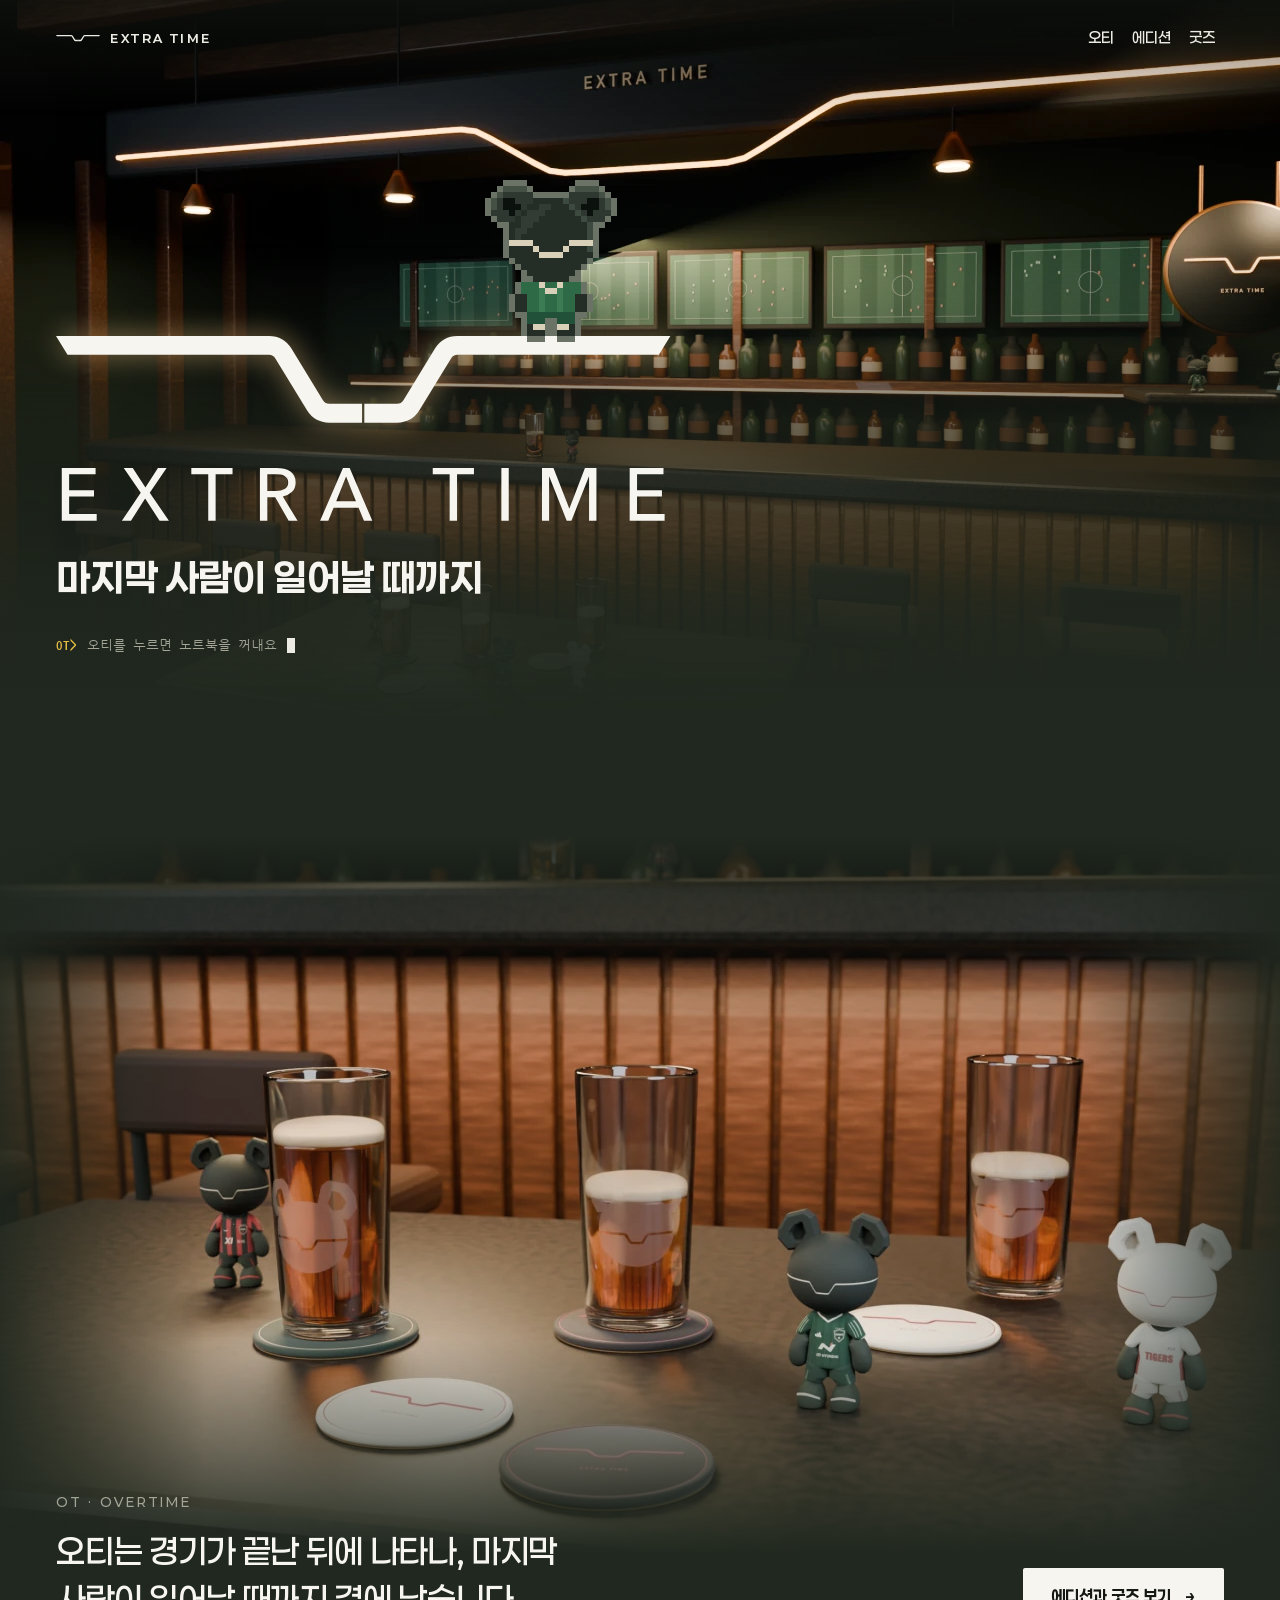
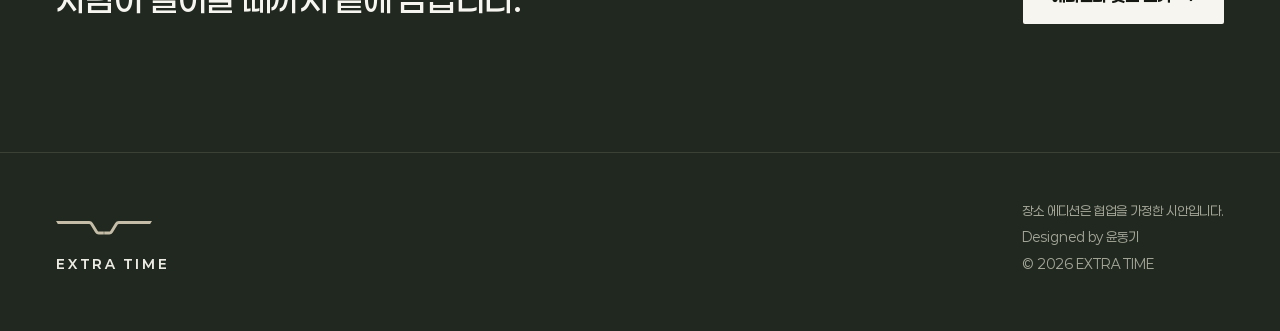
==== commit e487cae1: "홈 첫 화면 불 켜기와 로고의 은은한 빛 Co-Authored-By: Claude Opus 5.5 <noreply@anthropic.com>" ====
--- a/index.html
+++ b/index.html
@@ -11,7 +11,9 @@
 <meta property="og:image" content="assets/img/pub_bar-1280.webp">
 <link rel="icon" href="assets/svg/et_symbol_small.svg" type="image/svg+xml">
 <link rel="preload" href="assets/fonts/paperlogy-700.woff2" as="font" type="font/woff2" crossorigin>
-<link rel="preload" as="image" href="assets/img/pub_bar-1920.webp" imagesrcset="assets/img/pub_bar-800.webp 800w, assets/img/pub_bar-1280.webp 1280w, assets/img/pub_bar-1920.webp 1920w" imagesizes="100vw" fetchpriority="high">
+<link rel="preload" as="image" href="assets/img/pub_bar-close-1920.webp" imagesrcset="assets/img/pub_bar-close-800.webp 800w, assets/img/pub_bar-close-1280.webp 1280w, assets/img/pub_bar-close-1920.webp 1920w" imagesizes="100vw" fetchpriority="high">
+<link rel="preload" as="image" href="assets/img/pub_bar-1920.webp" imagesrcset="assets/img/pub_bar-800.webp 800w, assets/img/pub_bar-1280.webp 1280w, assets/img/pub_bar-1920.webp 1920w" imagesizes="100vw">
+<script>(function(){var d=document.documentElement,seen=false;try{seen=!!sessionStorage.getItem('et-open');sessionStorage.setItem('et-open','1')}catch(e){}if(!seen&&!matchMedia('(prefers-reduced-motion: reduce)').matches)d.classList.add('opening')})()</script>
 <link rel="preconnect" href="https://fonts.googleapis.com">
 <link rel="preconnect" href="https://fonts.gstatic.com" crossorigin>
 <link rel="stylesheet" href="https://fonts.googleapis.com/css2?family=Nanum+Gothic+Coding&amp;display=swap">
@@ -39,6 +41,7 @@
 <main id="main">
 
   <section class="hero" aria-labelledby="hero-line">
+    <img class="hero__dark" src="assets/img/pub_bar-close-1280.webp" srcset="assets/img/pub_bar-close-800.webp 800w, assets/img/pub_bar-close-1280.webp 1280w, assets/img/pub_bar-close-1920.webp 1920w" sizes="100vw" width="2400" height="1350" fetchpriority="high" alt="">
     <img class="hero__photo" src="assets/img/pub_bar-1280.webp" srcset="assets/img/pub_bar-800.webp 800w, assets/img/pub_bar-1280.webp 1280w, assets/img/pub_bar-1920.webp 1920w" sizes="100vw" width="2400" height="1350" fetchpriority="high" alt="불이 낮게 켜진 EXTRA TIME 펍의 바. 천장에는 시그니처 라인 모양의 조명이 지나가고, 테이블에는 마시다 만 맥주잔이 남아 있다.">
     <div class="hero__shade" aria-hidden="true"></div>
     <div class="wrap hero__in">
@@ -47,6 +50,7 @@
                 aria-label="픽셀 오티. 누르면 노트북을 꺼내 오늘의 기록을 남깁니다.">
           <canvas width="32" height="34" aria-hidden="true"></canvas>
         </button>
+        <svg class="hero__glow" viewBox="0 0 326.12 98" aria-hidden="true"><path fill="currentColor" d="M0 0L113.01 0A14 14 0 0 1 124.96 6.7L141.69 34.09A4 4 0 0 0 145.11 36L162.46 36L162.46 46L145.11 46A14 14 0 0 1 133.16 39.3L116.43 11.91A4 4 0 0 0 113.01 10L6.12 10ZM163.66 36L181.01 36A4 4 0 0 0 184.43 34.09L201.16 6.7A14 14 0 0 1 213.11 0L326.12 0L320 10L213.11 10A4 4 0 0 0 209.69 11.91L192.96 39.3A14 14 0 0 1 181.01 46L163.66 46Z"/></svg>
         <svg class="hero__word" viewBox="0 0 326.12 98" role="img" aria-label="EXTRA TIME">
           <path fill="currentColor" d="M0 0L113.01 0A14 14 0 0 1 124.96 6.7L141.69 34.09A4 4 0 0 0 145.11 36L162.46 36L162.46 46L145.11 46A14 14 0 0 1 133.16 39.3L116.43 11.91A4 4 0 0 0 113.01 10L6.12 10ZM163.66 36L181.01 36A4 4 0 0 0 184.43 34.09L201.16 6.7A14 14 0 0 1 213.11 0L326.12 0L320 10L213.11 10A4 4 0 0 0 209.69 11.91L192.96 39.3A14 14 0 0 1 181.01 46L163.66 46Z"/>
           <path fill="currentColor" d="M6.97 94.52H21.6V98H3.06V70H21.01V73.44H6.97V81.82H20.18V85.19H6.97ZM47.47 80.44 54.11 70H58.7L49.76 83.25L59.93 98H54.98L47.31 86.21L39.8 98H34.97L44.98 83.17L35.96 70H40.75ZM84.73 98H80.81V73.44H71.83V70H93.7V73.44H84.73ZM112.17 98H108.26V70H117.24Q119.25 70 121.07 70.42Q122.89 70.83 124.26 71.74Q125.62 72.65 126.41 74.13Q127.2 75.62 127.2 77.75Q127.2 80.84 125.3 82.73Q123.41 84.63 120.4 85.15L128.23 98H123.48L116.37 85.54H112.17ZM112.17 82.26H116.68Q118.07 82.26 119.25 82.02Q120.44 81.79 121.33 81.25Q122.22 80.72 122.73 79.87Q123.25 79.02 123.25 77.75Q123.25 76.49 122.73 75.64Q122.22 74.79 121.37 74.27Q120.52 73.76 119.37 73.54Q118.23 73.32 116.96 73.32H112.17ZM144.53 98H140.18L152.32 70H155.88L167.9 98H163.47L160.62 91.12H147.33ZM148.72 87.68H159.2L153.98 74.55ZM212.87 98H208.95V73.44H199.98V70H221.85V73.44H212.87ZM240.32 98H236.4V70H240.32ZM272.43 91.51H272.51L280.78 70H286.87V98H282.95V74.59H282.87L273.58 98H271.09L261.83 74.59H261.75V98H257.96V70H264.05ZM308.42 94.52H323.06V98H304.51V70H322.46V73.44H308.42V81.82H321.63V85.19H308.42Z"/>
--- a/css/style.css
+++ b/css/style.css
@@ -52,7 +52,8 @@
 .bar{position:absolute;inset:0 0 auto;z-index:10;padding-top:env(safe-area-inset-top)}
 .bar__in{min-height:76px;display:flex;flex-wrap:nowrap;align-items:center;justify-content:space-between;gap:12px}
 .bar__mark{flex:none;display:flex;align-items:center;gap:10px;min-height:44px;text-decoration:none;color:var(--on-pub)}
-.bar__mark svg{width:44px;height:auto}
+.bar__mark svg{width:44px;height:auto;overflow:visible;transition:filter .4s ease, color .4s ease}
+.bar__mark:hover svg{color:#f6e7c8;filter:drop-shadow(0 0 3px rgba(255,214,150,.8)) drop-shadow(0 0 10px rgba(229,170,80,.45))}
 .bar__mark span{font-size:12px;font-weight:700;letter-spacing:.2em;white-space:nowrap}
 .bar__nav{flex:none;display:flex}
 .bar__nav a{position:relative;display:inline-flex;align-items:center;min-height:44px;padding:0 9px;
@@ -128,6 +129,15 @@
 .hero{position:relative;isolation:isolate;overflow:hidden;width:100%;aspect-ratio:16 / 9;min-height:680px;max-height:1080px;
   display:flex;align-items:flex-end;background:var(--pub)}
 .hero__photo{position:absolute;inset:0;width:100%;height:100%;object-fit:cover;object-position:46% 38%;z-index:-2}
+/* 처음 들어오면 시그니처 라인만 켜진 바(hero__dark)에 조명이 깜빡이며 들어온다.
+   불 켜진 사진이 다 받아지면 시작한다(pixel-ot.js가 .is-on을 붙인다). 같은 세션에서 다시 오면 건너뛴다. */
+.hero__dark{position:absolute;inset:0;width:100%;height:100%;object-fit:cover;object-position:46% 38%;z-index:-3}
+.opening .hero__photo{opacity:0}
+.opening .hero.is-on .hero__photo{animation:lights-on 1.6s linear .35s both}
+@keyframes lights-on{0%{opacity:0}14%{opacity:.55}18%{opacity:.08}34%{opacity:.7}38%{opacity:.35}62%,100%{opacity:1}}
+.opening .hero .enter,.opening .hero .enter-2{animation-play-state:paused}
+.opening .hero.is-on .enter{animation-play-state:running;animation-delay:1.5s}
+.opening .hero.is-on .enter-2{animation-play-state:running;animation-delay:1.9s}
 .hero__shade{position:absolute;inset:0;z-index:-1;pointer-events:none;
   background:
     linear-gradient(180deg, rgba(20,24,19,.6) 0%, rgba(20,24,19,0) 16%),
@@ -135,7 +145,14 @@
 .hero__in{display:flex;flex-direction:column;gap:clamp(20px, 2.6vw, 32px);
   padding-top:140px;padding-bottom:clamp(32px, 5vw, 64px)}
 .hero__brand{position:relative;width:clamp(280px, 48vw, 720px)}
-.hero__word{width:100%;height:auto;color:var(--paper);overflow:visible}
+.hero__word{position:relative;z-index:1;width:100%;height:auto;color:var(--paper);overflow:visible}
+/* 로고의 시그니처 라인 뒤에 은은한 호박색 빛. 천장 조명과 같은 색으로 아주 천천히 숨 쉰다 */
+.hero__glow{position:absolute;left:0;top:0;z-index:0;width:100%;height:auto;overflow:visible;pointer-events:none;
+  color:#ffcf8a;filter:blur(clamp(8px, 1.1vw, 16px));opacity:.5;animation:glow-breathe 7s ease-in-out infinite alternate}
+@keyframes glow-breathe{from{opacity:.38}to{opacity:.62}}
+.opening .hero__glow{visibility:hidden}
+.opening .hero.is-on .hero__glow{visibility:visible;animation:glow-in 1.6s linear .35s both, glow-breathe 7s ease-in-out 1.95s infinite alternate}
+@keyframes glow-in{0%{opacity:0}14%{opacity:.35}18%{opacity:.05}34%{opacity:.45}38%{opacity:.2}62%,100%{opacity:.5}}
 .hero__line{font-size:clamp(24px, 3vw, 44px);font-weight:700;line-height:1.3;letter-spacing:-.01em;color:var(--paper)}
 
 /* 픽셀 오티: 시그니처 라인의 오른쪽 평평한 구간(로고 폭의 80.5%)에 걸터앉는다.
@@ -181,7 +198,7 @@
     linear-gradient(0deg, var(--pub) 0%, rgba(32,40,31,0) 24%, rgba(32,40,31,0) 80%, var(--pub) 100%)}
 
 .turn__in{display:flex;flex-wrap:wrap;align-items:center;gap:clamp(40px, 5vw, 96px)}
-.turn__viewer{flex:1 1 520px;min-width:0;display:flex;flex-direction:column;align-items:center;gap:20px}
+.turn__viewer{flex:1 1 440px;min-width:0;display:flex;flex-direction:column;align-items:center;gap:20px}
 .turn__stage{position:relative;width:100%;max-width:520px;aspect-ratio:1072 / 1228;cursor:grab;touch-action:pan-y;
   user-select:none;-webkit-user-select:none;border-radius:4px;
   /* 렌더의 바닥 그림자가 사진 가장자리에서 칼같이 끊기지 않게 양옆을 흐린다 */
@@ -233,8 +250,8 @@
 /* 스크롤하면 배경과 오티가 서로 다른 속도로 움직여 깊이가 생긴다(main.js). 오티 판은 바닥 그림자 가장자리를 흐린다 */
 .place-card__bg{--ty:var(--bg-y, 0px)}
 .place-card__fig{--ty:var(--fig-y, 0px);z-index:-2 !important;
-  -webkit-mask-image:radial-gradient(ellipse 30% 62% at 50% 58%, #000 62%, transparent 100%);
-  mask-image:radial-gradient(ellipse 30% 62% at 50% 58%, #000 62%, transparent 100%)}
+  -webkit-mask-image:linear-gradient(90deg, transparent 4%, #000 24%, #000 76%, transparent 96%);
+  mask-image:linear-gradient(90deg, transparent 4%, #000 24%, #000 76%, transparent 96%)}
 .place-card__shade{position:absolute;inset:-2px 0;z-index:-1;
   background:
     linear-gradient(180deg, var(--pub) 0%, rgba(32,40,31,0) 16%, rgba(32,40,31,0) 62%, var(--pub) 100%),
@@ -282,6 +299,8 @@
 .coaster .duo{gap:clamp(40px, 6vw, 112px)}
 .coaster .body-muted{margin-top:20px}
 .chips{margin-top:clamp(28px, 3vw, 40px);display:flex;flex-wrap:wrap;gap:8px}
+.chips .chip{padding:0 15px}
+.coaster .duo__copy{flex-basis:420px}
 .chips .chip{color:var(--ink)}
 .chips .chip[aria-pressed="true"]{background:var(--charcoal);border-color:var(--charcoal);color:var(--paper)}
 .coaster__view{flex:1 1 420px;min-width:0;display:flex;flex-direction:column;align-items:center;gap:20px}
@@ -360,6 +379,8 @@
 
 @media (prefers-reduced-motion: reduce){
   .enter,.enter-2,.log__cursor{animation:none}
+  .opening .hero__photo{opacity:1;animation:none}
+  .hero__glow,.opening .hero.is-on .hero__glow{animation:none;opacity:.5;visibility:visible}
   .photo img,.btn,.btn .arr,.bar__nav a::after,.flip__card,.chip,.trait,.ot,.close__line,.close__last{transition:none}
   .photo:hover img{transform:none}
   .place-card>img{transform:scale(1.02)}
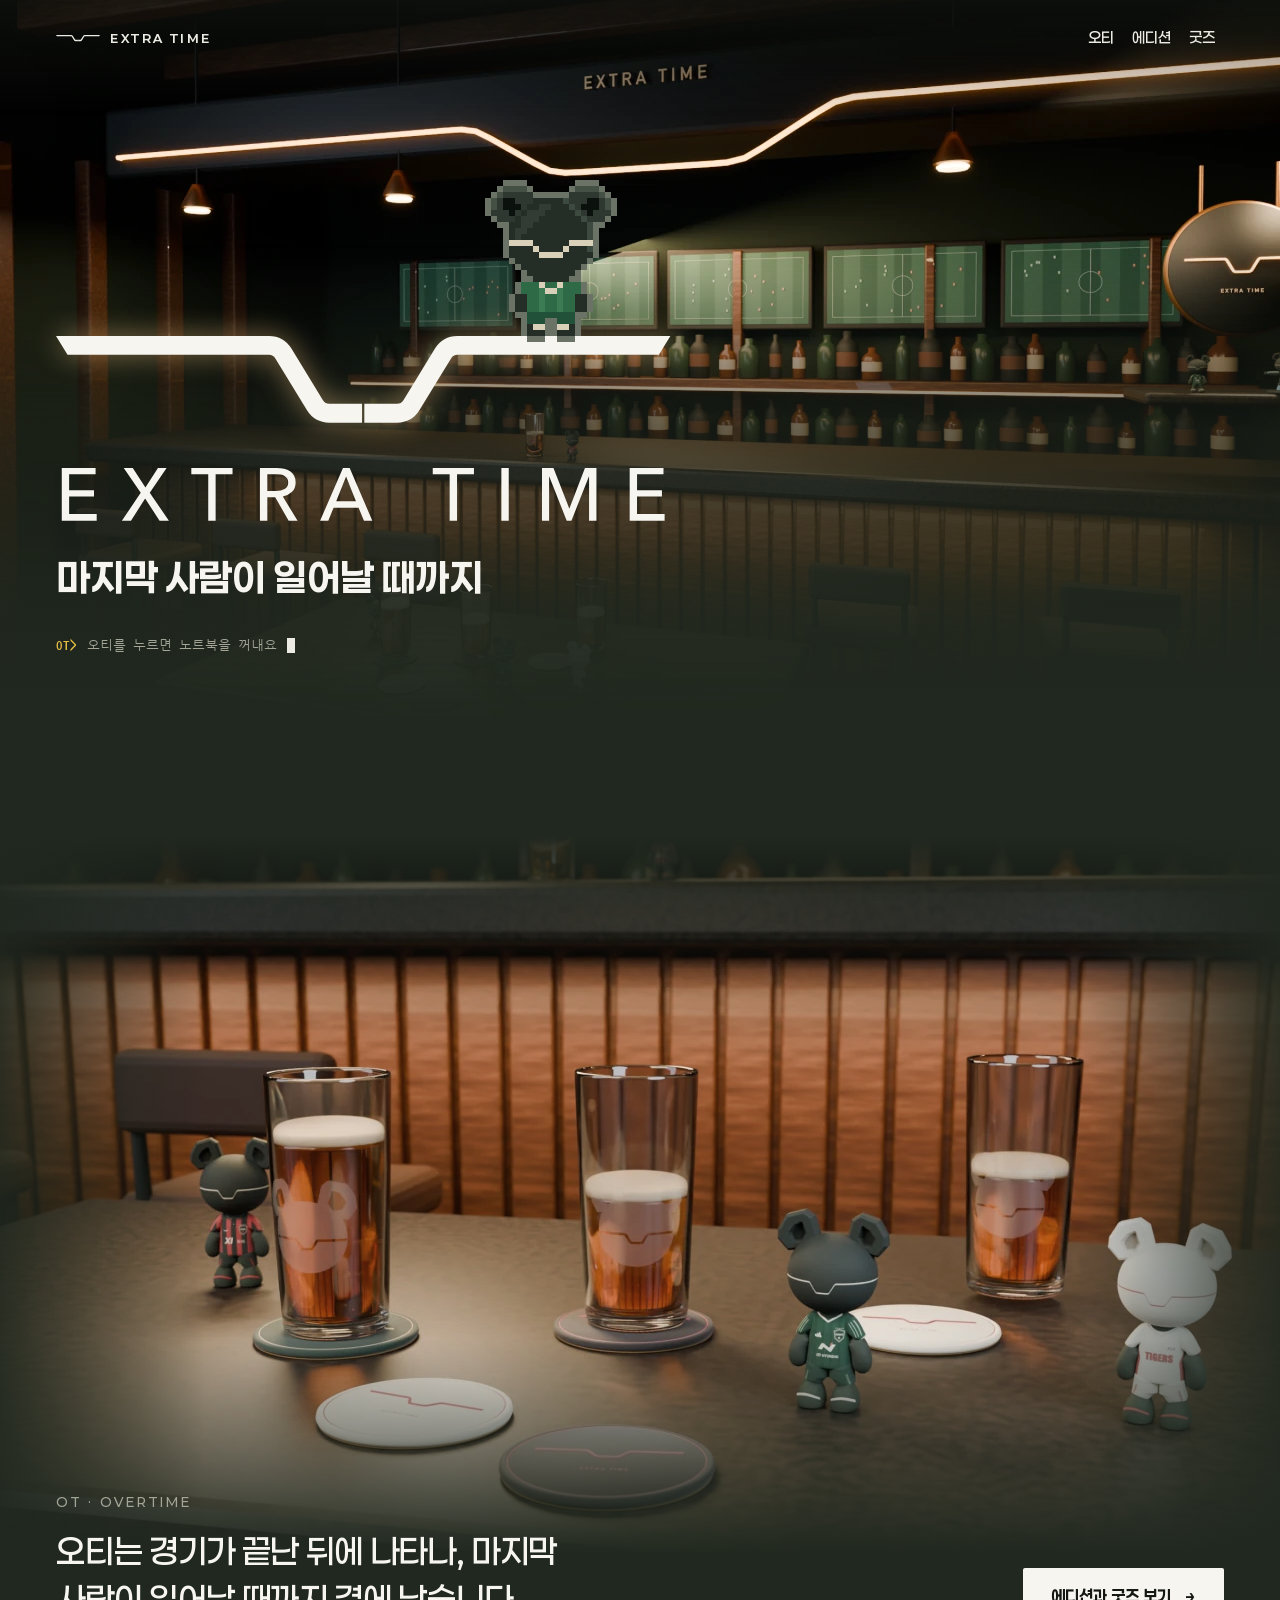
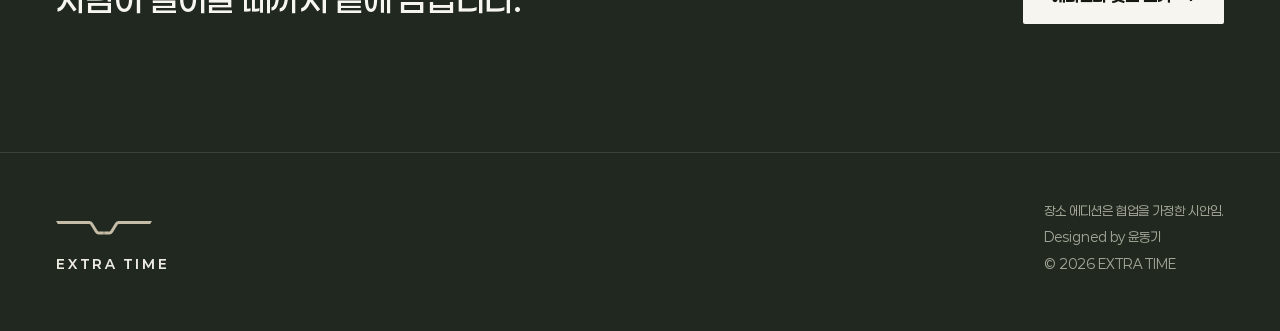
==== commit 7c58c0b5: "푸터 문구: 시안임. Co-Authored-By: Claude Opus 5.5 <noreply@anthropic.com>" ====
--- a/index.html
+++ b/index.html
@@ -87,7 +87,7 @@
       <p>EXTRA TIME</p>
     </div>
     <div class="foot__meta">
-      <p>장소 에디션은 협업을 가정한 시안입니다.</p>
+      <p>장소 에디션은 협업을 가정한 시안임.</p>
       <p>Designed by 윤동기</p>
       <p>© 2026 EXTRA TIME</p>
     </div>
